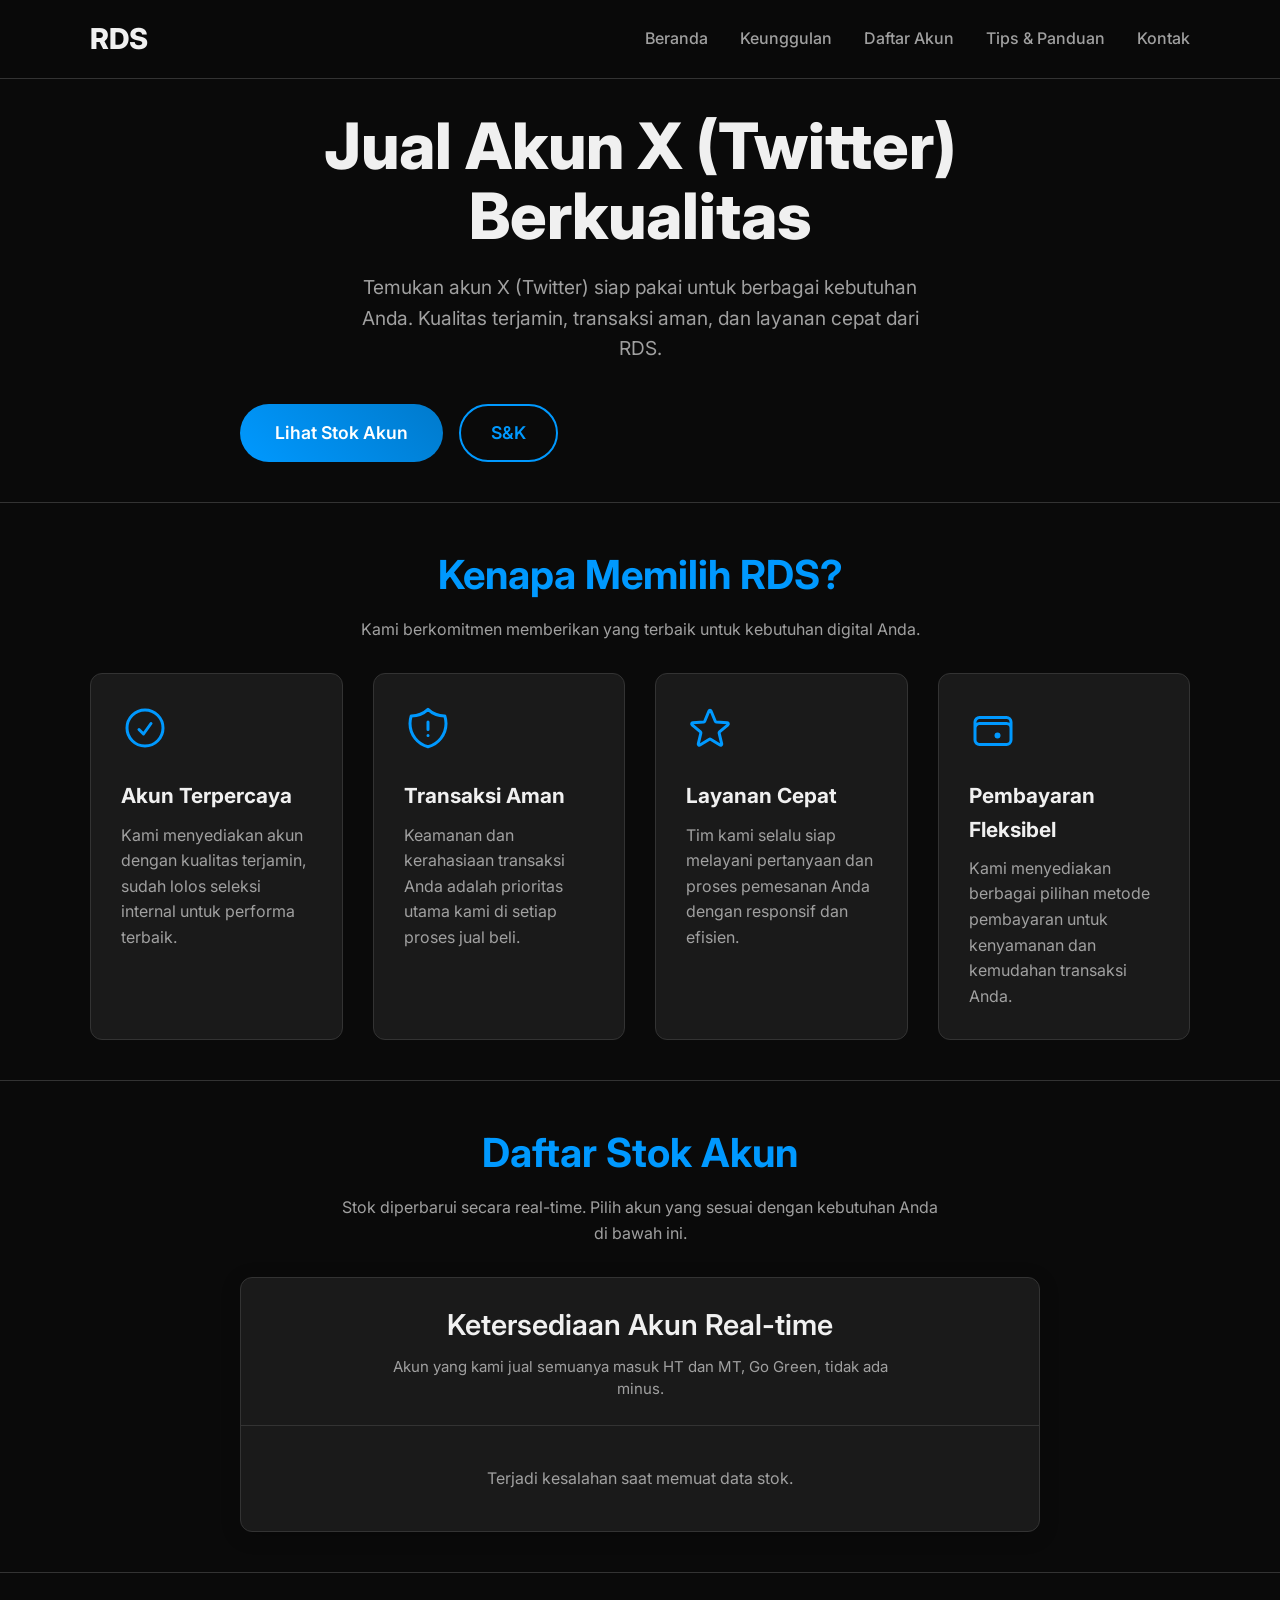
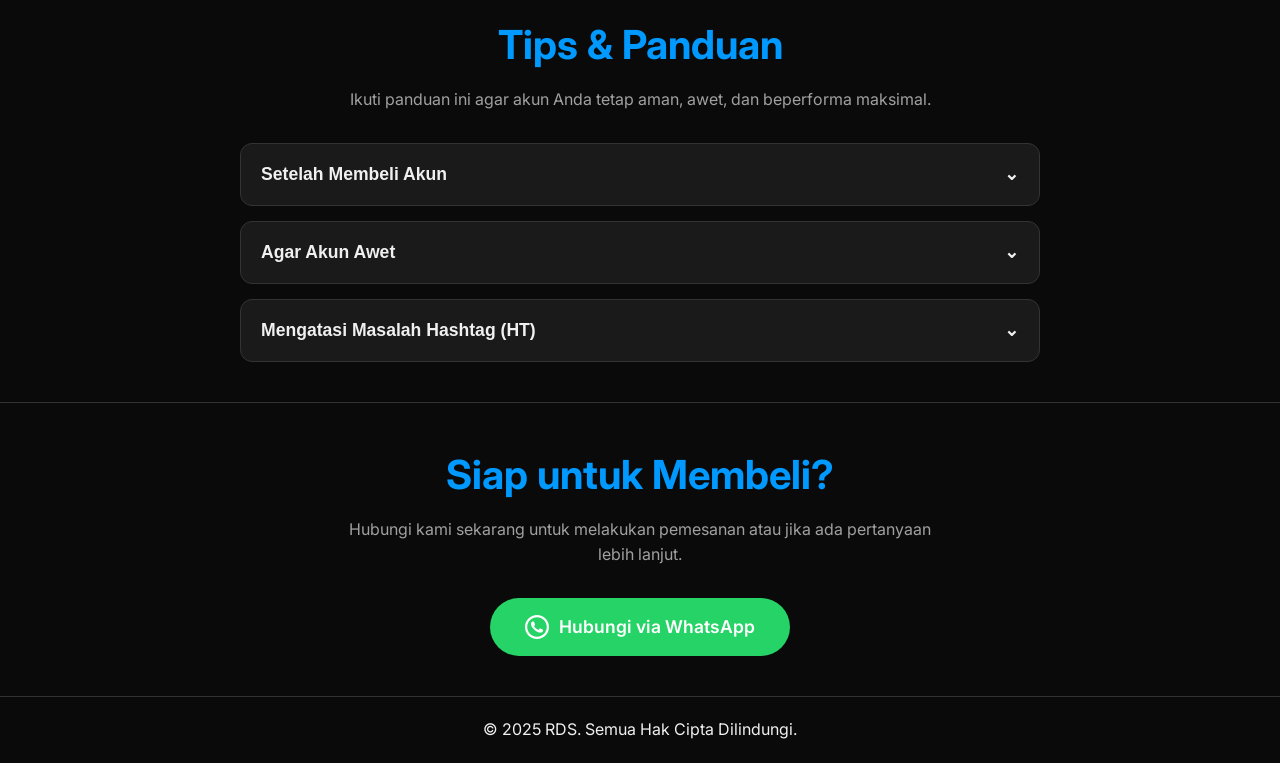
==== index.html @ 9dfeb45c "Update index.html" ====
<!DOCTYPE html>
<html lang="id">
<head>
    <meta charset="UTF-8">
    <meta name="viewport" content="width=device-width, initial-scale=1.0">
    <title>RDS - Jual Akun X (Twitter) Terpercaya</title>
    
    <meta name="description" content="RDS adalah penyedia akun X (Twitter) berkualitas tinggi. Transaksi aman, layanan cepat, dan stok selalu terupdate.">
    <meta name="keywords" content="jual akun twitter, jual akun x, rds, akun twitter ht, akun twitter mt, akun twitter go green">
    <meta property="og:title" content="RDS - Jual Akun X (Twitter) Terpercaya">
    <meta property="og:description" content="Dapatkan akun X (Twitter) berkualitas dengan layanan cepat dan transaksi aman hanya di RDS.">
    <meta property="og:type" content="website">
    <meta property="og:url" content="https://www.rds.my.id/">
    <meta property="og:image" content="https://rdsmyid.github.io/images/twitter.png">
    <meta property="twitter:card" content="summary_large_image">
    <meta property="twitter:url" content="https://www.rds.my.id/">
    <meta property="twitter:title" content="RDS - Jual Akun X (Twitter) Terpercaya">
    <meta property="twitter:description" content="Dapatkan akun X (Twitter) berkualitas dengan layanan cepat dan transaksi aman hanya di RDS.">
    <meta property="twitter:image" content="https://rdsmyid.github.io/images/twitter.png">

    <link rel="preconnect" href="https://fonts.googleapis.com">
    <link rel="preconnect" href="https://fonts.gstatic.com" crossorigin>
    <link href="https://fonts.googleapis.com/css2?family=Inter:wght@400;500;600;700;800&display=swap" rel="stylesheet">
    
    <style>
        :root {
            --bg-primary: #0a0a0a;
            --bg-secondary: #1a1a1a;
            --bg-tertiary: #2a2a2a;
            --color-primary: #0099ff;
            --color-secondary: #007acc;
            --text-primary: #f0f0f0;
            --text-secondary: #a0a0a0;
            --border-color: #333333;
            --header-height: 71px;
        }
        * { 
            margin: 0; 
            padding: 0; 
            box-sizing: border-box;
            -webkit-tap-highlight-color: transparent;
        }
        html { scroll-behavior: smooth; scroll-padding-top: var(--header-height); }
        body { font-family: 'Inter', -apple-system, BlinkMacSystemFont, "Segoe UI", Roboto, Helvetica, Arial, sans-serif; background-color: var(--bg-primary); color: var(--text-primary); line-height: 1.6; }
        .container { width: 90%; max-width: 1100px; margin: 0 auto; }
        main > section { padding: 40px 0; border-bottom: 1px solid var(--border-color); }
        main > section:last-of-type { border-bottom: none; }
        .fade-in { opacity: 0; transform: translateY(20px); transition: opacity 0.6s ease-out, transform 0.6s ease-out; }
        .fade-in.visible { opacity: 1; transform: translateY(0); }
        h1, h2, h3, h4, h5, h6 { font-weight: 700; }
        h1 { font-size: clamp(2.5rem, 5vw, 4rem); font-weight: 800; line-height: 1.1; }
        h2 { font-size: clamp(1.8rem, 4vw, 2.5rem); text-align: center; margin-bottom: 30px; color: var(--color-primary); }
        .section-subtitle { text-align: center; max-width: 600px; margin: -20px auto 30px auto; color: var(--text-secondary); }
        p, h1, h2, h3, h4, h5, h6, span {
            user-select: none; -webkit-user-select: none; -moz-user-select: none; -ms-user-select: none;
        }
        .link-text, .link-price, input, textarea {
            user-select: text; -webkit-user-select: text; -moz-user-select: text; -ms-user-select: text;
        }

        .header {
            background-color: rgba(10, 10, 10, 0.85);
            backdrop-filter: blur(10px);
            -webkit-backdrop-filter: blur(10px);
            padding: 1rem 0;
            position: fixed;
            top: 0;
            left: 0;
            width: 100%;
            z-index: 1000;
            border-bottom: 1px solid var(--border-color);
        }
        .navbar {
            display: flex;
            justify-content: space-between;
            align-items: center;
            position: relative;
        }
        .logo { font-size: 1.8rem; font-weight: 800; color: var(--text-primary); text-decoration: none; user-select: none; }
        .nav-links-desktop { display: flex; gap: 2rem; }
        .nav-links-desktop a { color: var(--text-secondary); text-decoration: none; font-weight: 500; transition: color 0.3s; }
        .nav-links-desktop a:hover { color: var(--color-primary); }

        .nav-toggle {
            display: none;
            cursor: pointer;
            background: none;
            border: none;
            padding: 0;
            z-index: 1001;
        }
        .nav-toggle .hamburger {
            width: 24px;
            height: 2px;
            background-color: var(--text-primary);
            display: block;
            position: relative;
            transition: background-color 0s 0.3s;
        }
        .nav-toggle .hamburger::before,
        .nav-toggle .hamburger::after {
            content: '';
            width: 24px;
            height: 2px;
            background-color: var(--text-primary);
            position: absolute;
            left: 0;
            transition: transform 0.3s ease, top 0.3s ease;
        }
        .nav-toggle .hamburger::before { top: -8px; }
        .nav-toggle .hamburger::after { top: 8px; }

        body.mobile-nav-open .nav-toggle .hamburger { background-color: transparent; }
        body.mobile-nav-open .nav-toggle .hamburger::before { top: 0; transform: rotate(45deg); }
        body.mobile-nav-open .nav-toggle .hamburger::after { top: 0; transform: rotate(-45deg); }
        
        .mobile-nav {
            display: block;
            position: absolute;
            top: calc(100% + 15px);
            right: 0;
            left: auto;
            width: 240px;
            background-color: var(--bg-secondary);
            border-radius: 8px;
            box-shadow: 0 10px 30px rgba(0, 0, 0, 0.2);
            border: 1px solid var(--border-color);
            padding: 0.5rem;
            opacity: 0;
            visibility: hidden;
            transform: translateY(10px);
            transition: opacity 0.3s ease, transform 0.3s ease, visibility 0.3s;
        }
        body.mobile-nav-open .mobile-nav {
            opacity: 1;
            visibility: visible;
            transform: translateY(0);
        }
        .mobile-nav a {
            display: block;
            font-size: 1rem;
            color: var(--text-primary);
            text-decoration: none;
            font-weight: 500;
            padding: 0.75rem 1.25rem;
            border-radius: 6px;
            transition: background-color 0.2s ease, color 0.2s ease;
        }
        .mobile-nav a:hover {
            background-color: var(--bg-tertiary);
            color: var(--color-primary);
        }

        #hero { padding-top: calc(var(--header-height) + 40px); text-align: center; }
        .hero-content { max-width: 800px; margin: 0 auto; }
        #hero p { font-size: 1.2rem; color: var(--text-secondary); margin: 20px 0 40px 0; max-width: 600px; margin-left: auto; margin-right: auto; }
        
        .hero-buttons-container {
            display: flex;
            justify-content: flex-start;
            align-items: center;
            gap: 1rem; 
            flex-wrap: wrap; 
        }
        .cta-button { background: linear-gradient(45deg, var(--color-primary), var(--color-secondary)); color: #fff; padding: 15px 35px; text-decoration: none; border-radius: 50px; font-weight: 600; font-size: 1.1rem; transition: transform 0.3s, box-shadow 0.3s; display: inline-block; }
        .cta-button:hover { transform: scale(1.05); box-shadow: 0 0 25px rgba(0, 153, 255, 0.5); }

        .secondary-button {
            background-color: transparent;
            color: var(--color-primary);
            border: 2px solid var(--color-primary);
            padding: 13px 30px;
            text-decoration: none;
            border-radius: 50px;
            font-weight: 600;
            font-size: 1.1rem;
            transition: background-color 0.3s, color 0.3s;
            display: inline-block;
        }
        .secondary-button:hover {
            background-color: var(--color-primary);
            color: var(--bg-primary);
        }

        #features .features-grid { display: grid; grid-template-columns: repeat(auto-fit, minmax(250px, 1fr)); gap: 30px; }
        .feature-card { background-color: var(--bg-secondary); padding: 30px; border-radius: 12px; border: 1px solid var(--border-color); transition: transform 0.3s, border-color 0.3s; }
        .feature-card:hover { transform: translateY(-10px); border-color: var(--color-primary); }
        .feature-card svg { 
            width: 48px; 
            margin-bottom: 20px; 
            color: var(--color-primary); 
        }
        .feature-card h3 { font-size: 1.3rem; margin-bottom: 10px; }
        .feature-card p { color: var(--text-secondary); }
        #product-list-container { max-width: 800px; margin: 20px auto 0 auto; background-color: var(--bg-secondary); border-radius: 12px; box-shadow: 0 4px 20px rgba(0,0,0,0.2); overflow: hidden; border: 1px solid var(--border-color); }
        .product-header { padding: 24px; text-align: center; border-bottom: 1px solid var(--border-color); }
        .product-header h3 { 
            margin: 0;
            font-size: clamp(1.1rem, 4vw, 1.8rem);
            font-weight: 600; 
        }
        .product-page-description { font-size: 15px; color: var(--text-secondary); margin-top: 8px; margin-bottom: 0; line-height: 1.5; max-width: 500px; margin-left: auto; margin-right: auto; }
        #loading { text-align: center; padding: 40px; color: var(--text-secondary); }
        .accordion-item { border-bottom: 1px solid var(--border-color); }
        .accordion-item:last-child { border-bottom: none; }
        .accordion-header { display: grid; grid-template-columns: 1fr auto; gap: 16px; align-items: center; width: 100%; box-sizing: border-box; background-color: transparent; border: none; padding: 20px 24px; text-align: left; font-size: 16px; font-weight: 600; color: var(--text-primary); transition: background-color 0.2s; }
        .accordion-header.clickable { cursor: pointer; }
        .accordion-header.clickable:hover { background-color: var(--bg-tertiary); }
        .accordion-header.empty { color: #888; cursor: not-allowed; }
        .category-name { white-space: nowrap; overflow: hidden; text-overflow: ellipsis; }
        .stock-count { padding: 4px 12px; border-radius: 16px; font-size: 13px; font-weight: 500; flex-shrink: 0; }
        .stock-count.available { background-color: rgba(0, 153, 255, 0.15); color: var(--color-primary); }
        .stock-count.empty { background-color: var(--bg-tertiary); color: var(--text-secondary); }
        .accordion-panel { background-color: var(--bg-primary); max-height: 0; overflow: hidden; transition: max-height 0.4s ease-out; padding: 0 24px; }
        .link-list { list-style: none; padding: 0; margin: 0; }
        .link-item { display: flex; justify-content: space-between; align-items: center; padding: 16px 0; border-bottom: 1px solid var(--border-color); }
        .link-item:first-child { paddingTop: 20px; }
        .link-item:last-child { border-bottom: none; padding-bottom: 20px; }
        .link-text { color: var(--text-secondary); overflow: hidden; text-overflow: ellipsis; white-space: nowrap; }
        .copy-btn { text-decoration: none; background-color: var(--color-primary); color: #fff; border: none; padding: 8px 16px; border-radius: 6px; cursor: pointer; font-weight: 500; font-size: 14px; transition: background-color 0.2s, transform 0.1s; flex-shrink: 0; text-align: center; }
        .copy-btn:hover { background-color: var(--color-secondary); }
        .copy-btn:active { transform: scale(0.98); }
        .link-details { display: flex; flex-direction: column; overflow: hidden; padding-right: 16px; }
        .link-price { color: #28a745; font-weight: 600; margin-top: 4px; font-size: 15px; }
        #tips .tips-accordion { max-width: 800px; margin: 0 auto; display: flex; flex-direction: column; gap: 15px; }
        .tip-item { background-color: var(--bg-secondary); border-radius: 12px; border: 1px solid var(--border-color); overflow: hidden; }
        .tip-header { width: 100%; background: none; border: none; color: var(--text-primary); padding: 20px; font-size: 1.1rem; font-weight: 600; text-align: left; cursor: pointer; display: flex; justify-content: space-between; align-items: center; }
        .tip-header .icon { transition: transform 0.3s ease; }
        .tip-content { max-height: 0; overflow: hidden; transition: max-height 0.4s ease-out, padding 0.4s ease-out; color: var(--text-secondary); }
        .tip-content .inner { padding: 0 20px 20px 20px; display: flex; flex-direction: column; gap: 1em; }
        .tip-item.active .tip-header .icon { transform: rotate(180deg); }
        #contact { text-align: center; }
        .contact-button { background: #25D366; color: #fff; padding: 15px 35px; text-decoration: none; border-radius: 50px; font-weight: 600; font-size: 1.1rem; transition: transform 0.3s, box-shadow 0.3s; display: inline-flex; align-items: center; gap: 10px; }
        .contact-button:hover { transform: scale(1.05); box-shadow: 0 0 25px rgba(37, 211, 102, 0.5); }
        .footer { text-align: center; padding: 20px 0; border-top: 1px solid var(--border-color); }
        .footer p { white-space: nowrap; font-size: clamp(0.85rem, 3vw, 1.0rem); }
        
        @media (max-width: 768px) {
            .nav-links-desktop { display: none; }
            .nav-toggle { display: block; }
            
            #hero, h2, .section-subtitle { text-align: left; }

            .features-grid { grid-template-columns: 1fr; }
            .product-header {
                text-align: left;
            }
            .product-header h3, .product-page-description {
                max-width: 100%;
                margin-left: 0;
                margin-right: 0;
            }
        }
    </style>
</head>
<body>

    <header class="header">
        <div class="navbar container">
            <a href="#hero" class="logo">RDS</a>
            <nav class="nav-links-desktop">
                <a href="#hero">Beranda</a>
                <a href="#features">Keunggulan</a>
                <a href="#stock">Daftar Akun</a>
                <a href="#tips">Tips & Panduan</a>
                <a href="#contact">Kontak</a>
            </nav>
            <button class="nav-toggle" aria-label="Toggle navigation">
                <span class="hamburger"></span>
            </button>
            <nav class="mobile-nav">
                <a href="#hero">Beranda</a>
                <a href="#features">Keunggulan</a>
                <a href="#stock">Daftar Akun</a>
                <a href="#tips">Tips & Panduan</a>
                <a href="#contact">Kontak</a>
                <a href="https://rds.my.id/tnc/" target="_blank" rel="noopener noreferrer">Syarat & Ketentuan</a>
            </nav>
        </div>
    </header>

    <main>
        <section id="hero">
            <div class="hero-content container fade-in">
                <h1>Jual Akun X (Twitter) Berkualitas</h1>
                <p>Temukan akun X (Twitter) siap pakai untuk berbagai kebutuhan Anda. Kualitas terjamin, transaksi aman, dan layanan cepat dari RDS.</p>
                <div class="hero-buttons-container">
                    <a href="#stock" class="cta-button">Lihat Stok Akun</a>
                    <a href="https://rds.my.id/tnc/" class="secondary-button" target="_blank" rel="noopener noreferrer">S&K</a>
                </div>
            </div>
        </section>

        <section id="features">
            <div class="container">
                <h2 class="fade-in">Kenapa Memilih RDS?</h2>
                <p class="section-subtitle fade-in">Kami berkomitmen memberikan yang terbaik untuk kebutuhan digital Anda.</p>
                <div class="features-grid">
                    <div class="feature-card fade-in" style="transition-delay: 100ms;">
                        <svg xmlns="http://www.w3.org/2000/svg" fill="none" viewBox="0 0 24 24" stroke-width="1.5" stroke="currentColor"><path stroke-linecap="round" stroke-linejoin="round" d="M9 12.75L11.25 15 15 9.75M21 12a9 9 0 11-18 0 9 9 0 0118 0z" /></svg>
                        <h3>Akun Terpercaya</h3>
                        <p>Kami menyediakan akun dengan kualitas terjamin, sudah lolos seleksi internal untuk performa terbaik.</p>
                    </div>
                    <div class="feature-card fade-in" style="transition-delay: 200ms;">
                        <svg xmlns="http://www.w3.org/2000/svg" fill="none" viewBox="0 0 24 24" stroke-width="1.5" stroke="currentColor"><path stroke-linecap="round" stroke-linejoin="round" d="M12 9v3.75m0-10.036A11.959 11.959 0 013.598 6 11.99 11.99 0 003 9.75c0 5.592 3.824 10.29 9 11.622 5.176-1.332 9-6.03 9-11.622 0-1.31-.21-2.57-.598-3.75h-.152c-3.196 0-6.1-1.249-8.25-3.286zm0 13.036h.008v.008H12v-.008z" /></svg>
                        <h3>Transaksi Aman</h3>
                        <p>Keamanan dan kerahasiaan transaksi Anda adalah prioritas utama kami di setiap proses jual beli.</p>
                    </div>
                    <div class="feature-card fade-in" style="transition-delay: 300ms;">
                        <svg xmlns="http://www.w3.org/2000/svg" fill="none" viewBox="0 0 24 24" stroke-width="1.5" stroke="currentColor"><path stroke-linecap="round" stroke-linejoin="round" d="M11.48 3.499a.562.562 0 011.04 0l2.125 5.111a.563.563 0 00.475.345l5.518.442c.499.04.701.663.321.988l-4.204 3.602a.563.563 0 00-.182.557l1.285 5.385a.562.562 0 01-.84.61l-4.725-2.885a.563.563 0 00-.586 0L6.982 20.54a.562.562 0 01-.84-.61l1.285-5.386a.562.562 0 00-.182-.557l-4.204-3.602a.563.563 0 01.321-.988l5.518-.442a.563.563 0 00.475-.345L11.48 3.5z" /></svg>
                        <h3>Layanan Cepat</h3>
                        <p>Tim kami selalu siap melayani pertanyaan dan proses pemesanan Anda dengan responsif dan efisien.</p>
                    </div>
                    <div class="feature-card fade-in" style="transition-delay: 400ms;">
                        <svg xmlns="http://www.w3.org/2000/svg" fill="none" viewBox="0 0 24 24" stroke-width="1.5" stroke="currentColor">
                          <path stroke-linecap="round" stroke-linejoin="round" d="M21 12a2.25 2.25 0 00-2.25-2.25H5.25A2.25 2.25 0 003 12m18 0v6a2.25 2.25 0 01-2.25 2.25H5.25A2.25 2.25 0 013 18v-6m18 0V9M3 12V9m18 0a2.25 2.25 0 00-2.25-2.25H5.25A2.25 2.25 0 003 9m12 6.75a.75.75 0 11-1.5 0 .75.75 0 011.5 0z" />
                        </svg>
                        <h3>Pembayaran Fleksibel</h3>
                        <p>Kami menyediakan berbagai pilihan metode pembayaran untuk kenyamanan dan kemudahan transaksi Anda.</p>
                    </div>
                </div>
            </div>
        </section>

        <section id="stock">
            <div class="container">
                <h2 class="fade-in">Daftar Stok Akun</h2>
                <p class="section-subtitle fade-in">Stok diperbarui secara real-time. Pilih akun yang sesuai dengan kebutuhan Anda di bawah ini.</p>
                <div id="product-list-container" class="fade-in">
                    <div class="product-header">
                        <h3>Ketersediaan Akun Real-time</h3>
                        <p class="product-page-description">Akun yang kami jual semuanya masuk HT dan MT, Go Green, tidak ada minus.</p>
                    </div>
                    <div id="loading">Memuat data stok...</div>
                    <div id="accordion-container"></div>
                </div>
            </div>
        </section>
        
        <section id="tips">
            <div class="container">
                <h2 class="fade-in">Tips & Panduan</h2>
                <p class="section-subtitle fade-in">Ikuti panduan ini agar akun Anda tetap aman, awet, dan beperforma maksimal.</p>
                <div class="tips-accordion">
                    <div class="tip-item fade-in">
                        <button class="tip-header">
                            <span>Setelah Membeli Akun</span>
                            <span class="icon">&#x2304;</span>
                        </button>
                        <div class="tip-content">
                            <div class="inner">
                                <p>Setelah membeli akun, kami menyarankan untuk <strong>mengistirahatkannya selama 1-2 hari</strong>. Pertama, <strong>amankan semua detail akun</strong>. Setelah itu, buatlah satu thread yang terdiri dari 2 atau 3 postingan, lalu biarkan akun beristirahat kembali.</p>
                                <p>Langkah ini penting untuk mereset aktivitas akun dari yang sebelumnya mungkin tinggi. <strong>Aktivitas berlebihan</strong> dapat menyebabkan akun terkena <strong>ghost ban, red flag, atau bahkan suspensi</strong> karena terdeteksi sebagai <strong>spam</strong>.</p>
                            </div>
                        </div>
                    </div>
                    <div class="tip-item fade-in">
                        <button class="tip-header">
                            <span>Agar Akun Awet</span>
                            <span class="icon">&#x2304;</span>
                        </button>
                        <div class="tip-content">
                            <div class="inner">
                                <p>Setiap akun X (Twitter) memiliki <strong>batasan aktivitas harian</strong>. Jika Anda menggunakan akun tanpa memperhatikan batasan ini, dapat timbul berbagai masalah, mulai dari yang ringan hingga yang fatal (seperti <strong>suspensi</strong>).</p>
                                <p>Untuk menjaga keawetan akun, selain langkah awal di atas, usahakan untuk membuat thread berisi 2-3 postingan secara rutin, misalnya dua kali seminggu. <strong>Konsistensi aktivitas yang wajar</strong> seperti ini efektif untuk membantu akun agar <strong>tidak terdeteksi sebagai bot</strong> oleh sistem.</p>
                            </div>
                        </div>
                    </div>
                    <div class="tip-item fade-in">
                        <button class="tip-header">
                            <span>Mengatasi Masalah Hashtag (HT)</span>
                            <span class="icon">&#x2304;</span>
                        </button>
                        <div class="tip-content">
                            <div class="inner">
                                <p>Banyak pengguna merasa frustrasi ketika menghadapi masalah terkait hashtag (HT) yang tidak berfungsi optimal. Jika postingan Anda <strong>tidak muncul dalam pencarian hashtag</strong>, atau muncul namun tidak mendapatkan jangkauan traffic yang signifikan, ini bisa menjadi indikasi bahwa akun Anda sedang dalam pengawasan sistem X (Twitter) karena <strong>dugaan aktivitas spam</strong>.</p>
                                <p>Apabila ini terjadi, <strong>istirahatkan akun Anda</strong>. Buatlah satu thread berisi 2-3 postingan, lalu <strong>istirahatkan akun selama 2-3 hari</strong>. Biasanya, setelah periode istirahat ini, saat Anda kembali beraktivitas normal (membuat postingan, menyukai, atau me-retweet), akun Anda akan <strong>otomatis keluar (log out)</strong>.</p>
                                <p><strong>Ini pertanda baik</strong>, artinya akun Anda telah selesai dibatasi oleh sistem X (Twitter). Jika sudah sampai tahap ini, kemungkinan besar <strong>performa akun Anda telah pulih</strong> dan bisa kembali digunakan untuk aktivitas HT.</p>
                            </div>
                        </div>
                    </div>
                </div>
            </div>
        </section>

        <section id="contact">
            <div class="container">
                <h2 class="fade-in">Siap untuk Membeli?</h2>
                <p class="section-subtitle fade-in">Hubungi kami sekarang untuk melakukan pemesanan atau jika ada pertanyaan lebih lanjut.</p>
                <a href="https://wa.me/6285117219192" target="_blank" rel="noopener noreferrer" class="contact-button fade-in">
                    <svg xmlns="http://www.w3.org/2000/svg" width="24" height="24" viewBox="0 0 24 24" fill="currentColor" role="img" aria-label="WhatsApp">
                        <path d="M17.472 14.382c-.297-.149-1.758-.867-2.03-.967-.273-.099-.471-.148-.67.15-.197.297-.767.966-.94 1.164-.173.199-.347.223-.644.075-.297-.15-1.255-.463-2.39-1.475-.883-.788-1.48-1.761-1.653-2.059-.173-.297-.018-.458.13-.606.134-.133.297-.347.446-.52.149-.174.198-.298.298-.497.099-.198.05-.371-.025-.52-.075-.149-.669-1.612-.916-2.207-.242-.579-.487-.5-.669-.51-.173-.008-.371-.01-.57-.01-.198 0-.52.074-.792.372-.272.297-1.04 1.016-1.04 2.479 0 1.462 1.065 2.875 1.213 3.074.149.198 2.096 3.2 5.077 4.487.709.306 1.262.489 1.694.625.712.227 1.36.195 1.871.118.571-.085 1.758-.719 2.006-1.413.248-.694.248-1.289.173-1.413-.074-.124-.272-.198-.57-.347zM12 0C5.373 0 0 5.373 0 12s5.373 12 12 12 12-5.373 12-12S18.627 0 12 0zm0 21.76c-5.385 0-9.76-4.375-9.76-9.76 0-5.385 4.375-9.76 9.76-9.76 5.385 0 9.76 4.375 9.76 9.76 0 5.385-4.375 9.76-9.76 9.76z"/>
                    </svg>
                    <span>Hubungi via WhatsApp</span>
                </a>
            </div>
        </section>
    </main>
    
    <footer class="footer">
        <div class="container">
            <p>&copy; 2025 RDS. Semua Hak Cipta Dilindungi.</p>
        </div>
    </footer>

    <script>
        document.addEventListener('DOMContentLoaded', () => {

            const navToggle = document.querySelector('.nav-toggle');
            if (navToggle) {
                navToggle.addEventListener('click', function() {
                    document.body.classList.toggle('mobile-nav-open');
                });
            }
            document.querySelectorAll('.mobile-nav a').forEach(link => {
                link.addEventListener('click', () => {
                    if (link.getAttribute('href').startsWith('#')) {
                        document.body.classList.remove('mobile-nav-open');
                    }
                });
            });

            const observer = new IntersectionObserver((entries) => { entries.forEach(entry => { if (entry.isIntersecting) { entry.target.classList.add('visible'); } }); }, { threshold: 0.1 });
            document.querySelectorAll('.fade-in').forEach(el => observer.observe(el));
            
            const tipItems = document.querySelectorAll('.tip-item');
            tipItems.forEach(item => {
                const header = item.querySelector('.tip-header');
                const content = item.querySelector('.tip-content');
                header.addEventListener('click', () => {
                    const isActive = item.classList.contains('active');
                    tipItems.forEach(otherItem => {
                        if (otherItem !== item) {
                            otherItem.classList.remove('active');
                            otherItem.querySelector('.tip-content').style.maxHeight = null;
                        }
                    });
                    if (!isActive) { item.classList.add('active'); content.style.maxHeight = content.scrollHeight + 'px'; } 
                    else { item.classList.remove('active'); content.style.maxHeight = null; }
                });
            });

            const sheetUrl = 'https://docs.google.com/spreadsheets/d/e/2PACX-1vRWQlEMldIBszPYxpUYaejF-E8i3Rwm_CbWTNphrTLYlgEXoEqDMUi9JCszI2wZ3TmM9xejY1yxk-PH/pub?output=csv';
            const loadingDiv = document.getElementById('loading');
            const accordionContainer = document.getElementById('accordion-container');
            function formatPriceWithK(priceString) { if (!priceString) return ''; const n = parseInt(priceString.replace(/\D/g, ''), 10); if (isNaN(n)) { return priceString; } const f = n.toLocaleString('id-ID'); let p = f; if (n >= 1000) { p += ` / ${n/1000}K`; } return p; }
            function isUrl(str) { if (!str) return false; return str.toLowerCase().startsWith('http://') || str.toLowerCase().startsWith('https://'); }
            function setupAccordionListeners() { const h = document.querySelectorAll('#accordion-container .accordion-header.clickable'); h.forEach(header => { header.addEventListener('click', () => { const p = header.nextElementSibling; const a = p.style.maxHeight && p.style.maxHeight !== '0px'; document.querySelectorAll('#accordion-container .accordion-panel').forEach(i => { i.style.maxHeight = null; }); if (!a) { p.style.maxHeight = p.scrollHeight + "px"; } }); }); }
            fetch(sheetUrl).then(res => res.ok ? res.text() : Promise.reject(res.statusText)).then(csv => {
                loadingDiv.style.display = 'none';
                const order = ["F100", "F200", "F300", "F500", "F1000"];
                const rows = csv.trim().split('\n').slice(1);
                const data = {};
                rows.forEach(row => { let [k, l, h] = row.split(','); k = (k || '').trim(); l = (l || '').trim(); h = (h || '').trim(); if (k && l) { if (!data[k]) data[k] = []; data[k].push({ link: l, harga: h }); } });
                order.forEach(k => {
                    const div = document.createElement('div'); div.className = 'accordion-item'; const items = data[k] || [];
                    if (items.length > 0) {
                        const list = items.map(item => { const hasLink = isUrl(item.link); const btn = hasLink ? `<a href="${item.link}" target="_blank" rel="noopener noreferrer" class="copy-btn">Buka</a>` : ''; return `<li class="link-item"><div class="link-details"><span class="link-text" title="${item.link}">${item.link}</span><span class="link-price">Rp ${formatPriceWithK(item.harga)}</span></div>${btn}</li>`; }).join('');
                        div.innerHTML = `<button class="accordion-header clickable"><span class="category-name">${k}</span><span class="stock-count available">${items.length} Tersedia</span></button><div class="accordion-panel"><ul class="link-list">${list}</ul></div>`;
                    } else {
                        div.innerHTML = `<div class="accordion-header empty"><span class="category-name">${k}</span><span class="stock-count empty">Stok Kosong</span></div>`;
                    }
                    accordionContainer.appendChild(div);
                });
                setupAccordionListeners();
            }).catch(err => { loadingDiv.innerText = 'Terjadi kesalahan saat memuat data stok.'; console.error('Error:', err); });
        });
    </script>
</body>
</html>
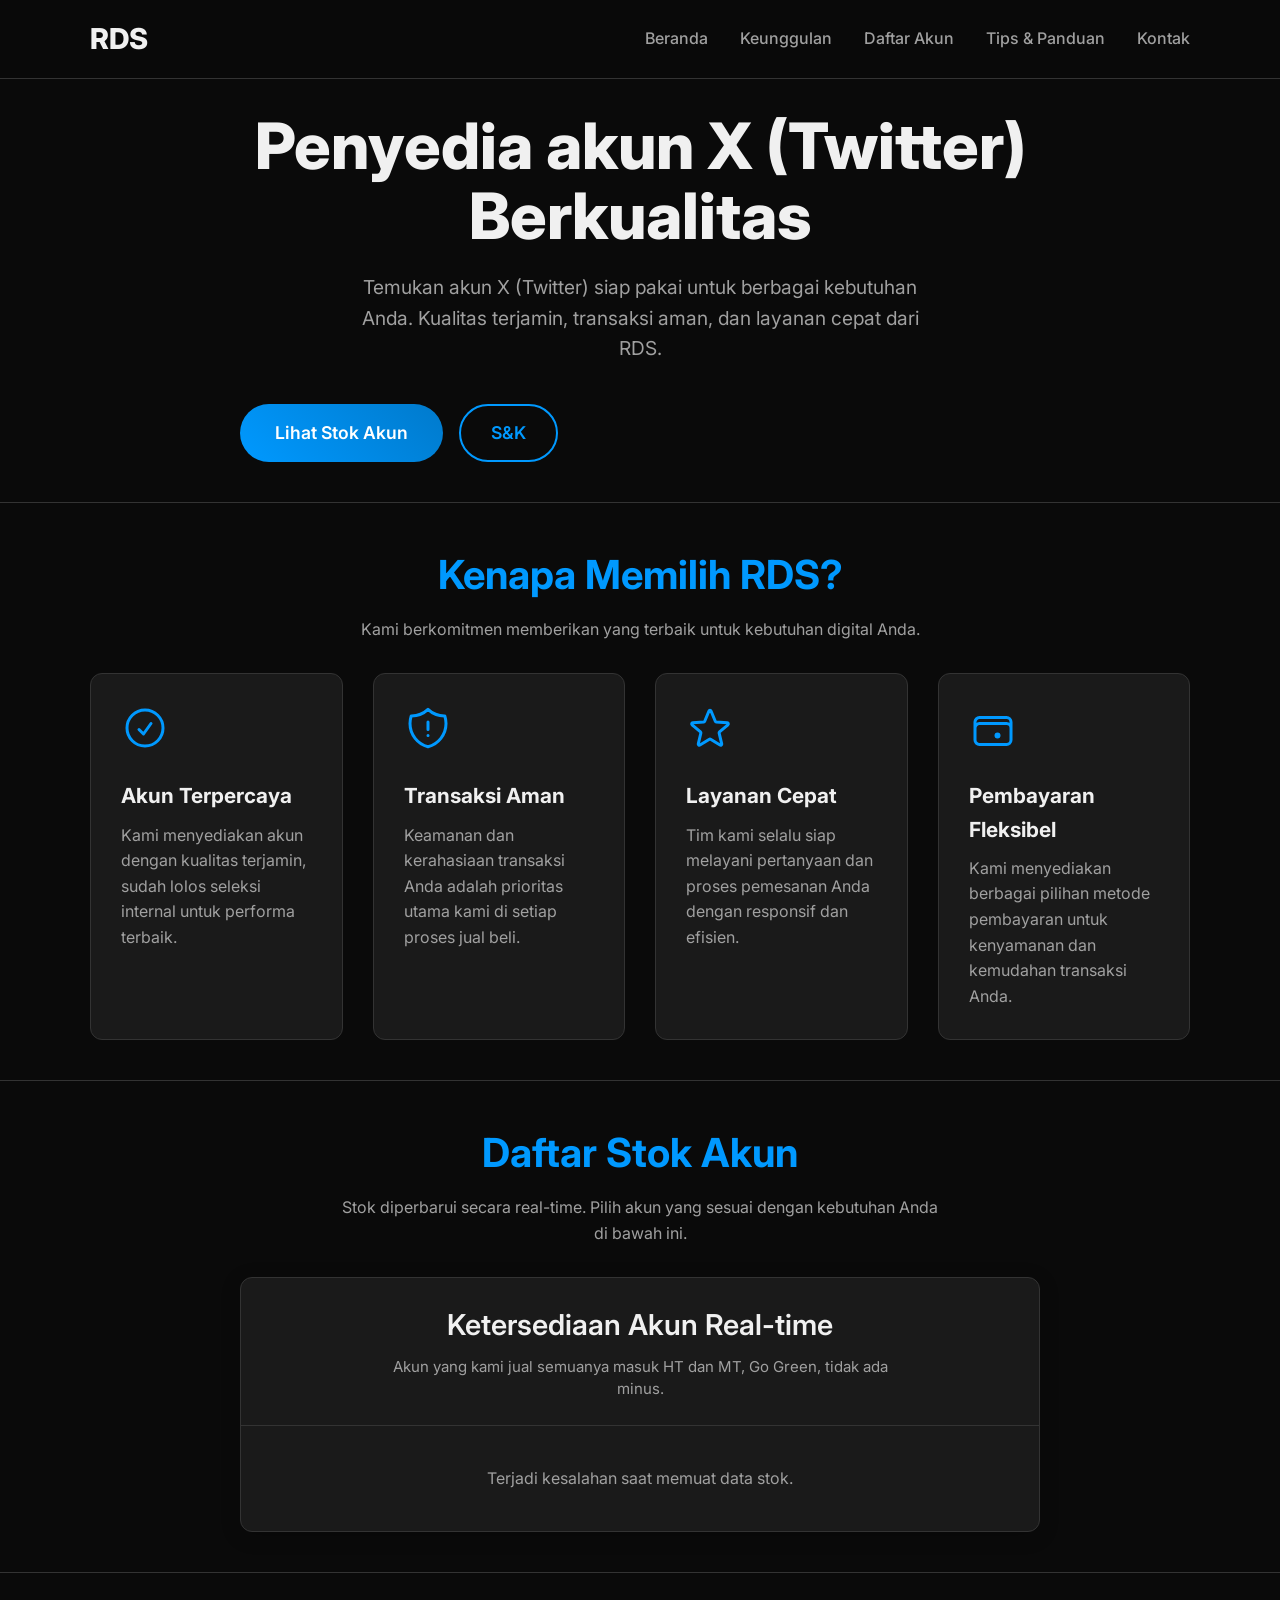
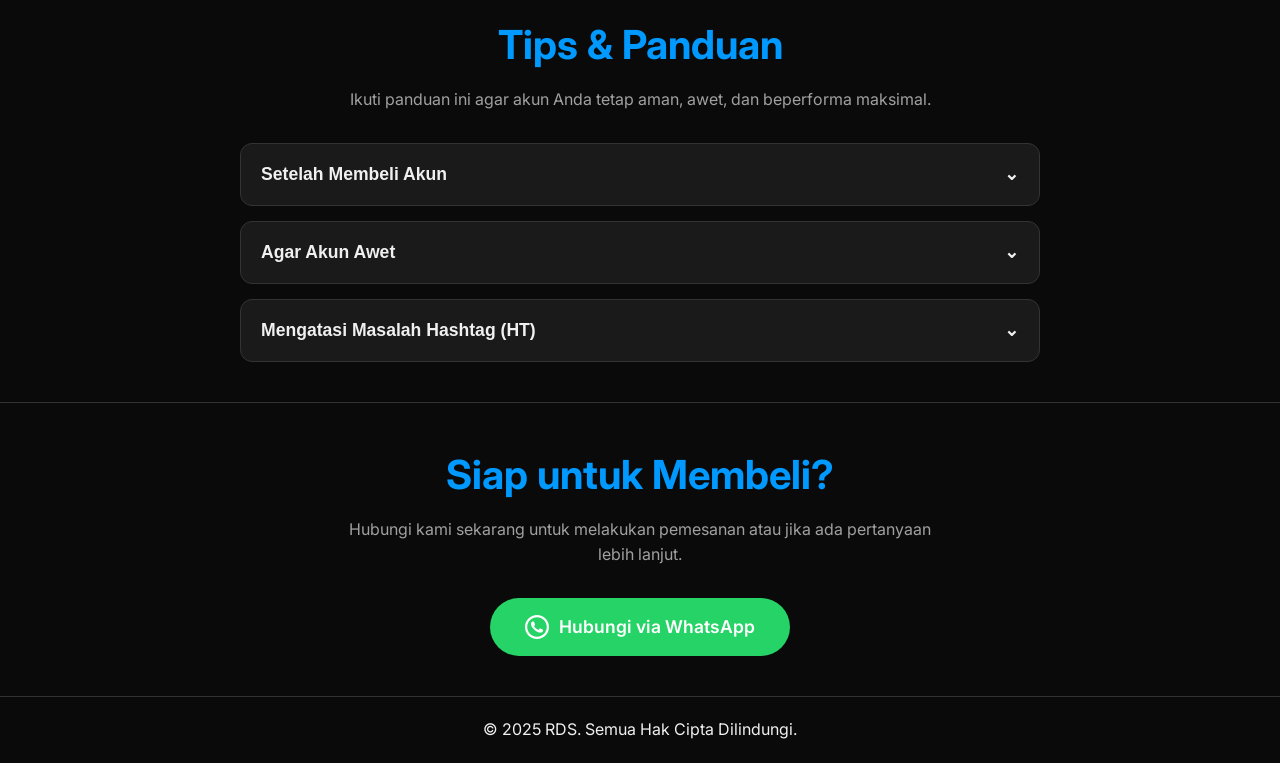
==== commit 2af04a24: "Update index.html" ====
--- a/index.html
+++ b/index.html
@@ -3,18 +3,18 @@
 <head>
     <meta charset="UTF-8">
     <meta name="viewport" content="width=device-width, initial-scale=1.0">
-    <title>RDS - Jual Akun X (Twitter) Terpercaya</title>
+    <title>RDS - Solusi Cerdas Bisnismu</title>
     
     <meta name="description" content="RDS adalah penyedia akun X (Twitter) berkualitas tinggi. Transaksi aman, layanan cepat, dan stok selalu terupdate.">
     <meta name="keywords" content="jual akun twitter, jual akun x, rds, akun twitter ht, akun twitter mt, akun twitter go green">
-    <meta property="og:title" content="RDS - Jual Akun X (Twitter) Terpercaya">
+    <meta property="og:title" content="RDS - Solusi Cerdas Bisnismu">
     <meta property="og:description" content="Dapatkan akun X (Twitter) berkualitas dengan layanan cepat dan transaksi aman hanya di RDS.">
     <meta property="og:type" content="website">
     <meta property="og:url" content="https://www.rds.my.id/">
     <meta property="og:image" content="https://rdsmyid.github.io/images/twitter.png">
     <meta property="twitter:card" content="summary_large_image">
     <meta property="twitter:url" content="https://www.rds.my.id/">
-    <meta property="twitter:title" content="RDS - Jual Akun X (Twitter) Terpercaya">
+    <meta property="twitter:title" content="RDS - Solusi Cerdas Bisnismu">
     <meta property="twitter:description" content="Dapatkan akun X (Twitter) berkualitas dengan layanan cepat dan transaksi aman hanya di RDS.">
     <meta property="twitter:image" content="https://rdsmyid.github.io/images/twitter.png">
 
@@ -22,236 +22,8 @@
     <link rel="preconnect" href="https://fonts.gstatic.com" crossorigin>
     <link href="https://fonts.googleapis.com/css2?family=Inter:wght@400;500;600;700;800&display=swap" rel="stylesheet">
     
-    <style>
-        :root {
-            --bg-primary: #0a0a0a;
-            --bg-secondary: #1a1a1a;
-            --bg-tertiary: #2a2a2a;
-            --color-primary: #0099ff;
-            --color-secondary: #007acc;
-            --text-primary: #f0f0f0;
-            --text-secondary: #a0a0a0;
-            --border-color: #333333;
-            --header-height: 71px;
-        }
-        * { 
-            margin: 0; 
-            padding: 0; 
-            box-sizing: border-box;
-            -webkit-tap-highlight-color: transparent;
-        }
-        html { scroll-behavior: smooth; scroll-padding-top: var(--header-height); }
-        body { font-family: 'Inter', -apple-system, BlinkMacSystemFont, "Segoe UI", Roboto, Helvetica, Arial, sans-serif; background-color: var(--bg-primary); color: var(--text-primary); line-height: 1.6; }
-        .container { width: 90%; max-width: 1100px; margin: 0 auto; }
-        main > section { padding: 40px 0; border-bottom: 1px solid var(--border-color); }
-        main > section:last-of-type { border-bottom: none; }
-        .fade-in { opacity: 0; transform: translateY(20px); transition: opacity 0.6s ease-out, transform 0.6s ease-out; }
-        .fade-in.visible { opacity: 1; transform: translateY(0); }
-        h1, h2, h3, h4, h5, h6 { font-weight: 700; }
-        h1 { font-size: clamp(2.5rem, 5vw, 4rem); font-weight: 800; line-height: 1.1; }
-        h2 { font-size: clamp(1.8rem, 4vw, 2.5rem); text-align: center; margin-bottom: 30px; color: var(--color-primary); }
-        .section-subtitle { text-align: center; max-width: 600px; margin: -20px auto 30px auto; color: var(--text-secondary); }
-        p, h1, h2, h3, h4, h5, h6, span {
-            user-select: none; -webkit-user-select: none; -moz-user-select: none; -ms-user-select: none;
-        }
-        .link-text, .link-price, input, textarea {
-            user-select: text; -webkit-user-select: text; -moz-user-select: text; -ms-user-select: text;
-        }
+    <link rel="stylesheet" href="style.css">
 
-        .header {
-            background-color: rgba(10, 10, 10, 0.85);
-            backdrop-filter: blur(10px);
-            -webkit-backdrop-filter: blur(10px);
-            padding: 1rem 0;
-            position: fixed;
-            top: 0;
-            left: 0;
-            width: 100%;
-            z-index: 1000;
-            border-bottom: 1px solid var(--border-color);
-        }
-        .navbar {
-            display: flex;
-            justify-content: space-between;
-            align-items: center;
-            position: relative;
-        }
-        .logo { font-size: 1.8rem; font-weight: 800; color: var(--text-primary); text-decoration: none; user-select: none; }
-        .nav-links-desktop { display: flex; gap: 2rem; }
-        .nav-links-desktop a { color: var(--text-secondary); text-decoration: none; font-weight: 500; transition: color 0.3s; }
-        .nav-links-desktop a:hover { color: var(--color-primary); }
-
-        .nav-toggle {
-            display: none;
-            cursor: pointer;
-            background: none;
-            border: none;
-            padding: 0;
-            z-index: 1001;
-        }
-        .nav-toggle .hamburger {
-            width: 24px;
-            height: 2px;
-            background-color: var(--text-primary);
-            display: block;
-            position: relative;
-            transition: background-color 0s 0.3s;
-        }
-        .nav-toggle .hamburger::before,
-        .nav-toggle .hamburger::after {
-            content: '';
-            width: 24px;
-            height: 2px;
-            background-color: var(--text-primary);
-            position: absolute;
-            left: 0;
-            transition: transform 0.3s ease, top 0.3s ease;
-        }
-        .nav-toggle .hamburger::before { top: -8px; }
-        .nav-toggle .hamburger::after { top: 8px; }
-
-        body.mobile-nav-open .nav-toggle .hamburger { background-color: transparent; }
-        body.mobile-nav-open .nav-toggle .hamburger::before { top: 0; transform: rotate(45deg); }
-        body.mobile-nav-open .nav-toggle .hamburger::after { top: 0; transform: rotate(-45deg); }
-        
-        .mobile-nav {
-            display: block;
-            position: absolute;
-            top: calc(100% + 15px);
-            right: 0;
-            left: auto;
-            width: 240px;
-            background-color: var(--bg-secondary);
-            border-radius: 8px;
-            box-shadow: 0 10px 30px rgba(0, 0, 0, 0.2);
-            border: 1px solid var(--border-color);
-            padding: 0.5rem;
-            opacity: 0;
-            visibility: hidden;
-            transform: translateY(10px);
-            transition: opacity 0.3s ease, transform 0.3s ease, visibility 0.3s;
-        }
-        body.mobile-nav-open .mobile-nav {
-            opacity: 1;
-            visibility: visible;
-            transform: translateY(0);
-        }
-        .mobile-nav a {
-            display: block;
-            font-size: 1rem;
-            color: var(--text-primary);
-            text-decoration: none;
-            font-weight: 500;
-            padding: 0.75rem 1.25rem;
-            border-radius: 6px;
-            transition: background-color 0.2s ease, color 0.2s ease;
-        }
-        .mobile-nav a:hover {
-            background-color: var(--bg-tertiary);
-            color: var(--color-primary);
-        }
-
-        #hero { padding-top: calc(var(--header-height) + 40px); text-align: center; }
-        .hero-content { max-width: 800px; margin: 0 auto; }
-        #hero p { font-size: 1.2rem; color: var(--text-secondary); margin: 20px 0 40px 0; max-width: 600px; margin-left: auto; margin-right: auto; }
-        
-        .hero-buttons-container {
-            display: flex;
-            justify-content: flex-start;
-            align-items: center;
-            gap: 1rem; 
-            flex-wrap: wrap; 
-        }
-        .cta-button { background: linear-gradient(45deg, var(--color-primary), var(--color-secondary)); color: #fff; padding: 15px 35px; text-decoration: none; border-radius: 50px; font-weight: 600; font-size: 1.1rem; transition: transform 0.3s, box-shadow 0.3s; display: inline-block; }
-        .cta-button:hover { transform: scale(1.05); box-shadow: 0 0 25px rgba(0, 153, 255, 0.5); }
-
-        .secondary-button {
-            background-color: transparent;
-            color: var(--color-primary);
-            border: 2px solid var(--color-primary);
-            padding: 13px 30px;
-            text-decoration: none;
-            border-radius: 50px;
-            font-weight: 600;
-            font-size: 1.1rem;
-            transition: background-color 0.3s, color 0.3s;
-            display: inline-block;
-        }
-        .secondary-button:hover {
-            background-color: var(--color-primary);
-            color: var(--bg-primary);
-        }
-
-        #features .features-grid { display: grid; grid-template-columns: repeat(auto-fit, minmax(250px, 1fr)); gap: 30px; }
-        .feature-card { background-color: var(--bg-secondary); padding: 30px; border-radius: 12px; border: 1px solid var(--border-color); transition: transform 0.3s, border-color 0.3s; }
-        .feature-card:hover { transform: translateY(-10px); border-color: var(--color-primary); }
-        .feature-card svg { 
-            width: 48px; 
-            margin-bottom: 20px; 
-            color: var(--color-primary); 
-        }
-        .feature-card h3 { font-size: 1.3rem; margin-bottom: 10px; }
-        .feature-card p { color: var(--text-secondary); }
-        #product-list-container { max-width: 800px; margin: 20px auto 0 auto; background-color: var(--bg-secondary); border-radius: 12px; box-shadow: 0 4px 20px rgba(0,0,0,0.2); overflow: hidden; border: 1px solid var(--border-color); }
-        .product-header { padding: 24px; text-align: center; border-bottom: 1px solid var(--border-color); }
-        .product-header h3 { 
-            margin: 0;
-            font-size: clamp(1.1rem, 4vw, 1.8rem);
-            font-weight: 600; 
-        }
-        .product-page-description { font-size: 15px; color: var(--text-secondary); margin-top: 8px; margin-bottom: 0; line-height: 1.5; max-width: 500px; margin-left: auto; margin-right: auto; }
-        #loading { text-align: center; padding: 40px; color: var(--text-secondary); }
-        .accordion-item { border-bottom: 1px solid var(--border-color); }
-        .accordion-item:last-child { border-bottom: none; }
-        .accordion-header { display: grid; grid-template-columns: 1fr auto; gap: 16px; align-items: center; width: 100%; box-sizing: border-box; background-color: transparent; border: none; padding: 20px 24px; text-align: left; font-size: 16px; font-weight: 600; color: var(--text-primary); transition: background-color 0.2s; }
-        .accordion-header.clickable { cursor: pointer; }
-        .accordion-header.clickable:hover { background-color: var(--bg-tertiary); }
-        .accordion-header.empty { color: #888; cursor: not-allowed; }
-        .category-name { white-space: nowrap; overflow: hidden; text-overflow: ellipsis; }
-        .stock-count { padding: 4px 12px; border-radius: 16px; font-size: 13px; font-weight: 500; flex-shrink: 0; }
-        .stock-count.available { background-color: rgba(0, 153, 255, 0.15); color: var(--color-primary); }
-        .stock-count.empty { background-color: var(--bg-tertiary); color: var(--text-secondary); }
-        .accordion-panel { background-color: var(--bg-primary); max-height: 0; overflow: hidden; transition: max-height 0.4s ease-out; padding: 0 24px; }
-        .link-list { list-style: none; padding: 0; margin: 0; }
-        .link-item { display: flex; justify-content: space-between; align-items: center; padding: 16px 0; border-bottom: 1px solid var(--border-color); }
-        .link-item:first-child { paddingTop: 20px; }
-        .link-item:last-child { border-bottom: none; padding-bottom: 20px; }
-        .link-text { color: var(--text-secondary); overflow: hidden; text-overflow: ellipsis; white-space: nowrap; }
-        .copy-btn { text-decoration: none; background-color: var(--color-primary); color: #fff; border: none; padding: 8px 16px; border-radius: 6px; cursor: pointer; font-weight: 500; font-size: 14px; transition: background-color 0.2s, transform 0.1s; flex-shrink: 0; text-align: center; }
-        .copy-btn:hover { background-color: var(--color-secondary); }
-        .copy-btn:active { transform: scale(0.98); }
-        .link-details { display: flex; flex-direction: column; overflow: hidden; padding-right: 16px; }
-        .link-price { color: #28a745; font-weight: 600; margin-top: 4px; font-size: 15px; }
-        #tips .tips-accordion { max-width: 800px; margin: 0 auto; display: flex; flex-direction: column; gap: 15px; }
-        .tip-item { background-color: var(--bg-secondary); border-radius: 12px; border: 1px solid var(--border-color); overflow: hidden; }
-        .tip-header { width: 100%; background: none; border: none; color: var(--text-primary); padding: 20px; font-size: 1.1rem; font-weight: 600; text-align: left; cursor: pointer; display: flex; justify-content: space-between; align-items: center; }
-        .tip-header .icon { transition: transform 0.3s ease; }
-        .tip-content { max-height: 0; overflow: hidden; transition: max-height 0.4s ease-out, padding 0.4s ease-out; color: var(--text-secondary); }
-        .tip-content .inner { padding: 0 20px 20px 20px; display: flex; flex-direction: column; gap: 1em; }
-        .tip-item.active .tip-header .icon { transform: rotate(180deg); }
-        #contact { text-align: center; }
-        .contact-button { background: #25D366; color: #fff; padding: 15px 35px; text-decoration: none; border-radius: 50px; font-weight: 600; font-size: 1.1rem; transition: transform 0.3s, box-shadow 0.3s; display: inline-flex; align-items: center; gap: 10px; }
-        .contact-button:hover { transform: scale(1.05); box-shadow: 0 0 25px rgba(37, 211, 102, 0.5); }
-        .footer { text-align: center; padding: 20px 0; border-top: 1px solid var(--border-color); }
-        .footer p { white-space: nowrap; font-size: clamp(0.85rem, 3vw, 1.0rem); }
-        
-        @media (max-width: 768px) {
-            .nav-links-desktop { display: none; }
-            .nav-toggle { display: block; }
-            
-            #hero, h2, .section-subtitle { text-align: left; }
-
-            .features-grid { grid-template-columns: 1fr; }
-            .product-header {
-                text-align: left;
-            }
-            .product-header h3, .product-page-description {
-                max-width: 100%;
-                margin-left: 0;
-                margin-right: 0;
-            }
-        }
-    </style>
 </head>
 <body>
 
@@ -282,7 +54,7 @@
     <main>
         <section id="hero">
             <div class="hero-content container fade-in">
-                <h1>Jual Akun X (Twitter) Berkualitas</h1>
+                <h1>Penyedia akun X (Twitter) Berkualitas</h1>
                 <p>Temukan akun X (Twitter) siap pakai untuk berbagai kebutuhan Anda. Kualitas terjamin, transaksi aman, dan layanan cepat dari RDS.</p>
                 <div class="hero-buttons-container">
                     <a href="#stock" class="cta-button">Lihat Stok Akun</a>
@@ -321,7 +93,6 @@
                 </div>
             </div>
         </section>
-
         <section id="stock">
             <div class="container">
                 <h2 class="fade-in">Daftar Stok Akun</h2>
@@ -403,68 +174,18 @@
         </div>
     </footer>
 
-    <script>
-        document.addEventListener('DOMContentLoaded', () => {
-
-            const navToggle = document.querySelector('.nav-toggle');
-            if (navToggle) {
-                navToggle.addEventListener('click', function() {
-                    document.body.classList.toggle('mobile-nav-open');
-                });
-            }
-            document.querySelectorAll('.mobile-nav a').forEach(link => {
-                link.addEventListener('click', () => {
-                    if (link.getAttribute('href').startsWith('#')) {
-                        document.body.classList.remove('mobile-nav-open');
-                    }
-                });
-            });
-
-            const observer = new IntersectionObserver((entries) => { entries.forEach(entry => { if (entry.isIntersecting) { entry.target.classList.add('visible'); } }); }, { threshold: 0.1 });
-            document.querySelectorAll('.fade-in').forEach(el => observer.observe(el));
-            
-            const tipItems = document.querySelectorAll('.tip-item');
-            tipItems.forEach(item => {
-                const header = item.querySelector('.tip-header');
-                const content = item.querySelector('.tip-content');
-                header.addEventListener('click', () => {
-                    const isActive = item.classList.contains('active');
-                    tipItems.forEach(otherItem => {
-                        if (otherItem !== item) {
-                            otherItem.classList.remove('active');
-                            otherItem.querySelector('.tip-content').style.maxHeight = null;
-                        }
-                    });
-                    if (!isActive) { item.classList.add('active'); content.style.maxHeight = content.scrollHeight + 'px'; } 
-                    else { item.classList.remove('active'); content.style.maxHeight = null; }
-                });
-            });
-
-            const sheetUrl = 'https://docs.google.com/spreadsheets/d/e/2PACX-1vRWQlEMldIBszPYxpUYaejF-E8i3Rwm_CbWTNphrTLYlgEXoEqDMUi9JCszI2wZ3TmM9xejY1yxk-PH/pub?output=csv';
-            const loadingDiv = document.getElementById('loading');
-            const accordionContainer = document.getElementById('accordion-container');
-            function formatPriceWithK(priceString) { if (!priceString) return ''; const n = parseInt(priceString.replace(/\D/g, ''), 10); if (isNaN(n)) { return priceString; } const f = n.toLocaleString('id-ID'); let p = f; if (n >= 1000) { p += ` / ${n/1000}K`; } return p; }
-            function isUrl(str) { if (!str) return false; return str.toLowerCase().startsWith('http://') || str.toLowerCase().startsWith('https://'); }
-            function setupAccordionListeners() { const h = document.querySelectorAll('#accordion-container .accordion-header.clickable'); h.forEach(header => { header.addEventListener('click', () => { const p = header.nextElementSibling; const a = p.style.maxHeight && p.style.maxHeight !== '0px'; document.querySelectorAll('#accordion-container .accordion-panel').forEach(i => { i.style.maxHeight = null; }); if (!a) { p.style.maxHeight = p.scrollHeight + "px"; } }); }); }
-            fetch(sheetUrl).then(res => res.ok ? res.text() : Promise.reject(res.statusText)).then(csv => {
-                loadingDiv.style.display = 'none';
-                const order = ["F100", "F200", "F300", "F500", "F1000"];
-                const rows = csv.trim().split('\n').slice(1);
-                const data = {};
-                rows.forEach(row => { let [k, l, h] = row.split(','); k = (k || '').trim(); l = (l || '').trim(); h = (h || '').trim(); if (k && l) { if (!data[k]) data[k] = []; data[k].push({ link: l, harga: h }); } });
-                order.forEach(k => {
-                    const div = document.createElement('div'); div.className = 'accordion-item'; const items = data[k] || [];
-                    if (items.length > 0) {
-                        const list = items.map(item => { const hasLink = isUrl(item.link); const btn = hasLink ? `<a href="${item.link}" target="_blank" rel="noopener noreferrer" class="copy-btn">Buka</a>` : ''; return `<li class="link-item"><div class="link-details"><span class="link-text" title="${item.link}">${item.link}</span><span class="link-price">Rp ${formatPriceWithK(item.harga)}</span></div>${btn}</li>`; }).join('');
-                        div.innerHTML = `<button class="accordion-header clickable"><span class="category-name">${k}</span><span class="stock-count available">${items.length} Tersedia</span></button><div class="accordion-panel"><ul class="link-list">${list}</ul></div>`;
-                    } else {
-                        div.innerHTML = `<div class="accordion-header empty"><span class="category-name">${k}</span><span class="stock-count empty">Stok Kosong</span></div>`;
-                    }
-                    accordionContainer.appendChild(div);
-                });
-                setupAccordionListeners();
-            }).catch(err => { loadingDiv.innerText = 'Terjadi kesalahan saat memuat data stok.'; console.error('Error:', err); });
-        });
+    <script src="script.js"></script>
+    
+    <script type="text/javascript">
+    var Tawk_API=Tawk_API||{}, Tawk_LoadStart=new Date();
+    (function(){
+    var s1=document.createElement("script"),s0=document.getElementsByTagName("script")[0];
+    s1.async=true;
+    s1.src='https://embed.tawk.to/681d8eba9c7ecf190fb1ac74/1iqpnb35s';
+    s1.charset='UTF-8';
+    s1.setAttribute('crossorigin','*');
+    s0.parentNode.insertBefore(s1,s0);
+    })();
     </script>
-</body>
+    </body>
 </html>
--- a/style.css
+++ b/style.css
@@ -0,0 +1,227 @@
+:root {
+    --bg-primary: #0a0a0a;
+    --bg-secondary: #1a1a1a;
+    --bg-tertiary: #2a2a2a;
+    --color-primary: #0099ff;
+    --color-secondary: #007acc;
+    --text-primary: #f0f0f0;
+    --text-secondary: #a0a0a0;
+    --border-color: #333333;
+    --header-height: 71px;
+}
+* { 
+    margin: 0; 
+    padding: 0; 
+    box-sizing: border-box;
+    -webkit-tap-highlight-color: transparent;
+}
+html { scroll-behavior: smooth; scroll-padding-top: var(--header-height); }
+body { font-family: 'Inter', -apple-system, BlinkMacSystemFont, "Segoe UI", Roboto, Helvetica, Arial, sans-serif; background-color: var(--bg-primary); color: var(--text-primary); line-height: 1.6; }
+.container { width: 90%; max-width: 1100px; margin: 0 auto; }
+main > section { padding: 40px 0; border-bottom: 1px solid var(--border-color); }
+main > section:last-of-type { border-bottom: none; }
+.fade-in { opacity: 0; transform: translateY(20px); transition: opacity 0.6s ease-out, transform 0.6s ease-out; }
+.fade-in.visible { opacity: 1; transform: translateY(0); }
+h1, h2, h3, h4, h5, h6 { font-weight: 700; }
+h1 { font-size: clamp(2.5rem, 5vw, 4rem); font-weight: 800; line-height: 1.1; }
+h2 { font-size: clamp(1.8rem, 4vw, 2.5rem); text-align: center; margin-bottom: 30px; color: var(--color-primary); }
+.section-subtitle { text-align: center; max-width: 600px; margin: -20px auto 30px auto; color: var(--text-secondary); }
+p, h1, h2, h3, h4, h5, h6, span {
+    user-select: none; -webkit-user-select: none; -moz-user-select: none; -ms-user-select: none;
+}
+.link-text, .link-price, input, textarea {
+    user-select: text; -webkit-user-select: text; -moz-user-select: text; -ms-user-select: text;
+}
+
+.header {
+    background-color: rgba(10, 10, 10, 0.85);
+    backdrop-filter: blur(10px);
+    -webkit-backdrop-filter: blur(10px);
+    padding: 1rem 0;
+    position: fixed;
+    top: 0;
+    left: 0;
+    width: 100%;
+    z-index: 1000;
+    border-bottom: 1px solid var(--border-color);
+}
+.navbar {
+    display: flex;
+    justify-content: space-between;
+    align-items: center;
+    position: relative;
+}
+.logo { font-size: 1.8rem; font-weight: 800; color: var(--text-primary); text-decoration: none; user-select: none; }
+.nav-links-desktop { display: flex; gap: 2rem; }
+.nav-links-desktop a { color: var(--text-secondary); text-decoration: none; font-weight: 500; transition: color 0.3s; }
+.nav-links-desktop a:hover { color: var(--color-primary); }
+
+.nav-toggle {
+    display: none;
+    cursor: pointer;
+    background: none;
+    border: none;
+    padding: 0;
+    z-index: 1001;
+}
+.nav-toggle .hamburger {
+    width: 24px;
+    height: 2px;
+    background-color: var(--text-primary);
+    display: block;
+    position: relative;
+    transition: background-color 0s 0.3s;
+}
+.nav-toggle .hamburger::before,
+.nav-toggle .hamburger::after {
+    content: '';
+    width: 24px;
+    height: 2px;
+    background-color: var(--text-primary);
+    position: absolute;
+    left: 0;
+    transition: transform 0.3s ease, top 0.3s ease;
+}
+.nav-toggle .hamburger::before { top: -8px; }
+.nav-toggle .hamburger::after { top: 8px; }
+
+body.mobile-nav-open .nav-toggle .hamburger { background-color: transparent; }
+body.mobile-nav-open .nav-toggle .hamburger::before { top: 0; transform: rotate(45deg); }
+body.mobile-nav-open .nav-toggle .hamburger::after { top: 0; transform: rotate(-45deg); }
+
+.mobile-nav {
+    display: block;
+    position: absolute;
+    top: calc(100% + 15px);
+    right: 0;
+    left: auto;
+    width: 240px;
+    background-color: var(--bg-secondary);
+    border-radius: 8px;
+    box-shadow: 0 10px 30px rgba(0, 0, 0, 0.2);
+    border: 1px solid var(--border-color);
+    padding: 0.5rem;
+    opacity: 0;
+    visibility: hidden;
+    transform: translateY(10px);
+    transition: opacity 0.3s ease, transform 0.3s ease, visibility 0.3s;
+}
+body.mobile-nav-open .mobile-nav {
+    opacity: 1;
+    visibility: visible;
+    transform: translateY(0);
+}
+.mobile-nav a {
+    display: block;
+    font-size: 1rem;
+    color: var(--text-primary);
+    text-decoration: none;
+    font-weight: 500;
+    padding: 0.75rem 1.25rem;
+    border-radius: 6px;
+    transition: background-color 0.2s ease, color 0.2s ease;
+}
+.mobile-nav a:hover {
+    background-color: var(--bg-tertiary);
+    color: var(--color-primary);
+}
+
+#hero { padding-top: calc(var(--header-height) + 40px); text-align: center; }
+.hero-content { max-width: 800px; margin: 0 auto; }
+#hero p { font-size: 1.2rem; color: var(--text-secondary); margin: 20px 0 40px 0; max-width: 600px; margin-left: auto; margin-right: auto; }
+.hero-buttons-container {
+    display: flex;
+    justify-content: flex-start;
+    align-items: center;
+    gap: 1rem; 
+    flex-wrap: wrap; 
+}
+.cta-button { background: linear-gradient(45deg, var(--color-primary), var(--color-secondary)); color: #fff; padding: 15px 35px; text-decoration: none; border-radius: 50px; font-weight: 600; font-size: 1.1rem; transition: transform 0.3s, box-shadow 0.3s; display: inline-block; }
+.cta-button:hover { transform: scale(1.05); box-shadow: 0 0 25px rgba(0, 153, 255, 0.5); }
+
+.secondary-button {
+    background-color: transparent;
+    color: var(--color-primary);
+    border: 2px solid var(--color-primary);
+    padding: 13px 30px;
+    text-decoration: none;
+    border-radius: 50px;
+    font-weight: 600;
+    font-size: 1.1rem;
+    transition: background-color 0.3s, color 0.3s;
+    display: inline-block;
+}
+.secondary-button:hover {
+    background-color: var(--color-primary);
+    color: var(--bg-primary);
+}
+
+#features .features-grid { display: grid; grid-template-columns: repeat(auto-fit, minmax(250px, 1fr)); gap: 30px; }
+.feature-card { background-color: var(--bg-secondary); padding: 30px; border-radius: 12px; border: 1px solid var(--border-color); transition: transform 0.3s, border-color 0.3s; }
+.feature-card:hover { transform: translateY(-10px); border-color: var(--color-primary); }
+.feature-card svg { 
+    width: 48px; 
+    margin-bottom: 20px; 
+    color: var(--color-primary); 
+}
+.feature-card h3 { font-size: 1.3rem; margin-bottom: 10px; }
+.feature-card p { color: var(--text-secondary); }
+#product-list-container { max-width: 800px; margin: 20px auto 0 auto; background-color: var(--bg-secondary); border-radius: 12px; box-shadow: 0 4px 20px rgba(0,0,0,0.2); overflow: hidden; border: 1px solid var(--border-color); }
+.product-header { padding: 24px; text-align: center; border-bottom: 1px solid var(--border-color); }
+.product-header h3 { 
+    margin: 0;
+    font-size: clamp(1.1rem, 4vw, 1.8rem);
+    font-weight: 600; 
+}
+.product-page-description { font-size: 15px; color: var(--text-secondary); margin-top: 8px; margin-bottom: 0; line-height: 1.5; max-width: 500px; margin-left: auto; margin-right: auto; }
+#loading { text-align: center; padding: 40px; color: var(--text-secondary); }
+.accordion-item { border-bottom: 1px solid var(--border-color); }
+.accordion-item:last-child { border-bottom: none; }
+.accordion-header { display: grid; grid-template-columns: 1fr auto; gap: 16px; align-items: center; width: 100%; box-sizing: border-box; background-color: transparent; border: none; padding: 20px 24px; text-align: left; font-size: 16px; font-weight: 600; color: var(--text-primary); transition: background-color 0.2s; }
+.accordion-header.clickable { cursor: pointer; }
+.accordion-header.clickable:hover { background-color: var(--bg-tertiary); }
+.accordion-header.empty { color: #888; cursor: not-allowed; }
+.category-name { white-space: nowrap; overflow: hidden; text-overflow: ellipsis; }
+.stock-count { padding: 4px 12px; border-radius: 16px; font-size: 13px; font-weight: 500; flex-shrink: 0; }
+.stock-count.available { background-color: rgba(0, 153, 255, 0.15); color: var(--color-primary); }
+.stock-count.empty { background-color: var(--bg-tertiary); color: var(--text-secondary); }
+.accordion-panel { background-color: var(--bg-primary); max-height: 0; overflow: hidden; transition: max-height 0.4s ease-out; padding: 0 24px; }
+.link-list { list-style: none; padding: 0; margin: 0; }
+.link-item { display: flex; justify-content: space-between; align-items: center; padding: 16px 0; border-bottom: 1px solid var(--border-color); }
+.link-item:first-child { paddingTop: 20px; }
+.link-item:last-child { border-bottom: none; padding-bottom: 20px; }
+.link-text { color: var(--text-secondary); overflow: hidden; text-overflow: ellipsis; white-space: nowrap; }
+.copy-btn { text-decoration: none; background-color: var(--color-primary); color: #fff; border: none; padding: 8px 16px; border-radius: 6px; cursor: pointer; font-weight: 500; font-size: 14px; transition: background-color 0.2s, transform 0.1s; flex-shrink: 0; text-align: center; }
+.copy-btn:hover { background-color: var(--color-secondary); }
+.copy-btn:active { transform: scale(0.98); }
+.link-details { display: flex; flex-direction: column; overflow: hidden; padding-right: 16px; }
+.link-price { color: #28a745; font-weight: 600; margin-top: 4px; font-size: 15px; }
+#tips .tips-accordion { max-width: 800px; margin: 0 auto; display: flex; flex-direction: column; gap: 15px; }
+.tip-item { background-color: var(--bg-secondary); border-radius: 12px; border: 1px solid var(--border-color); overflow: hidden; }
+.tip-header { width: 100%; background: none; border: none; color: var(--text-primary); padding: 20px; font-size: 1.1rem; font-weight: 600; text-align: left; cursor: pointer; display: flex; justify-content: space-between; align-items: center; }
+.tip-header .icon { transition: transform 0.3s ease; }
+.tip-content { max-height: 0; overflow: hidden; transition: max-height 0.4s ease-out, padding 0.4s ease-out; color: var(--text-secondary); }
+.tip-content .inner { padding: 0 20px 20px 20px; display: flex; flex-direction: column; gap: 1em; }
+.tip-item.active .tip-header .icon { transform: rotate(180deg); }
+#contact { text-align: center; }
+.contact-button { background: #25D366; color: #fff; padding: 15px 35px; text-decoration: none; border-radius: 50px; font-weight: 600; font-size: 1.1rem; transition: transform 0.3s, box-shadow 0.3s; display: inline-flex; align-items: center; gap: 10px; }
+.contact-button:hover { transform: scale(1.05); box-shadow: 0 0 25px rgba(37, 211, 102, 0.5); }
+.footer { text-align: center; padding: 20px 0; border-top: 1px solid var(--border-color); }
+.footer p { white-space: nowrap; font-size: clamp(0.85rem, 3vw, 1.0rem); }
+
+@media (max-width: 768px) {
+    .nav-links-desktop { display: none; }
+    .nav-toggle { display: block; }
+    
+    #hero, h2, .section-subtitle { text-align: left; }
+
+    .features-grid { grid-template-columns: 1fr; }
+    .product-header {
+        text-align: left;
+    }
+    .product-header h3, .product-page-description {
+        max-width: 100%;
+        margin-left: 0;
+        margin-right: 0;
+    }
+}
